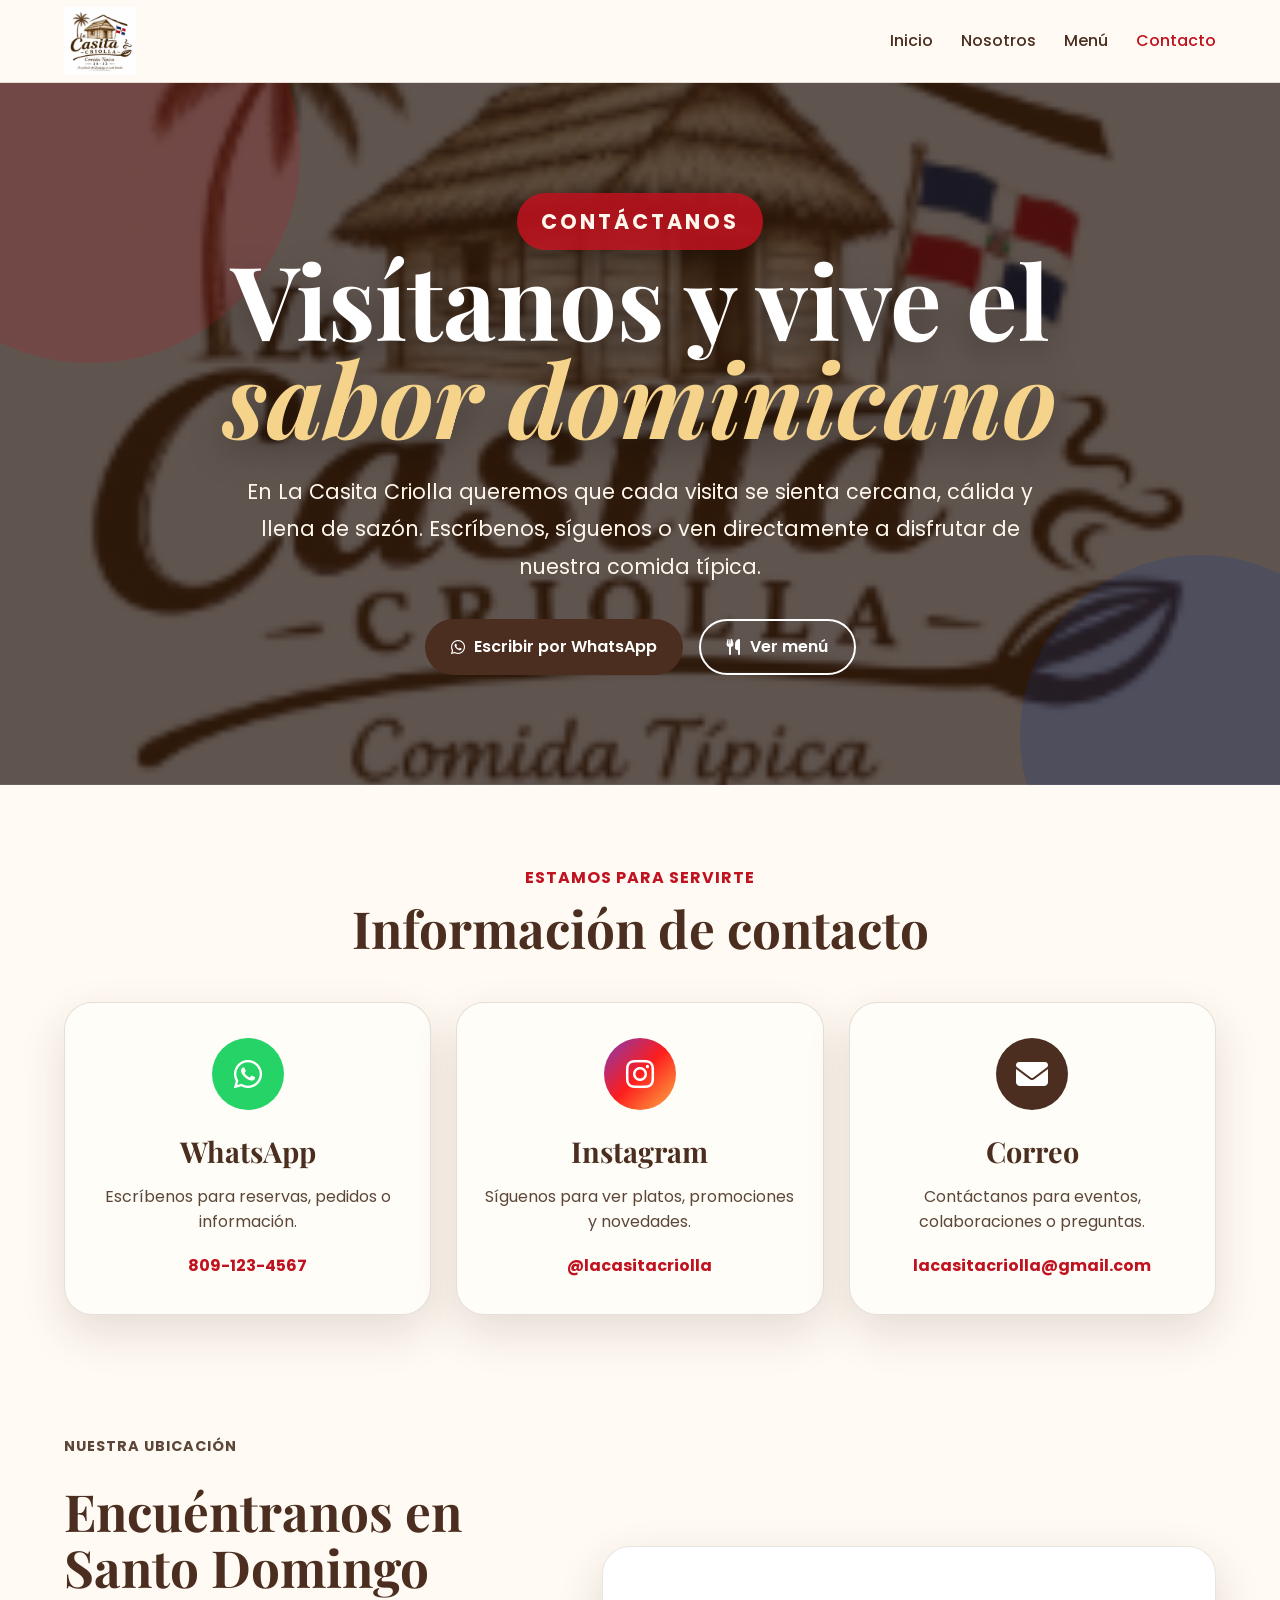
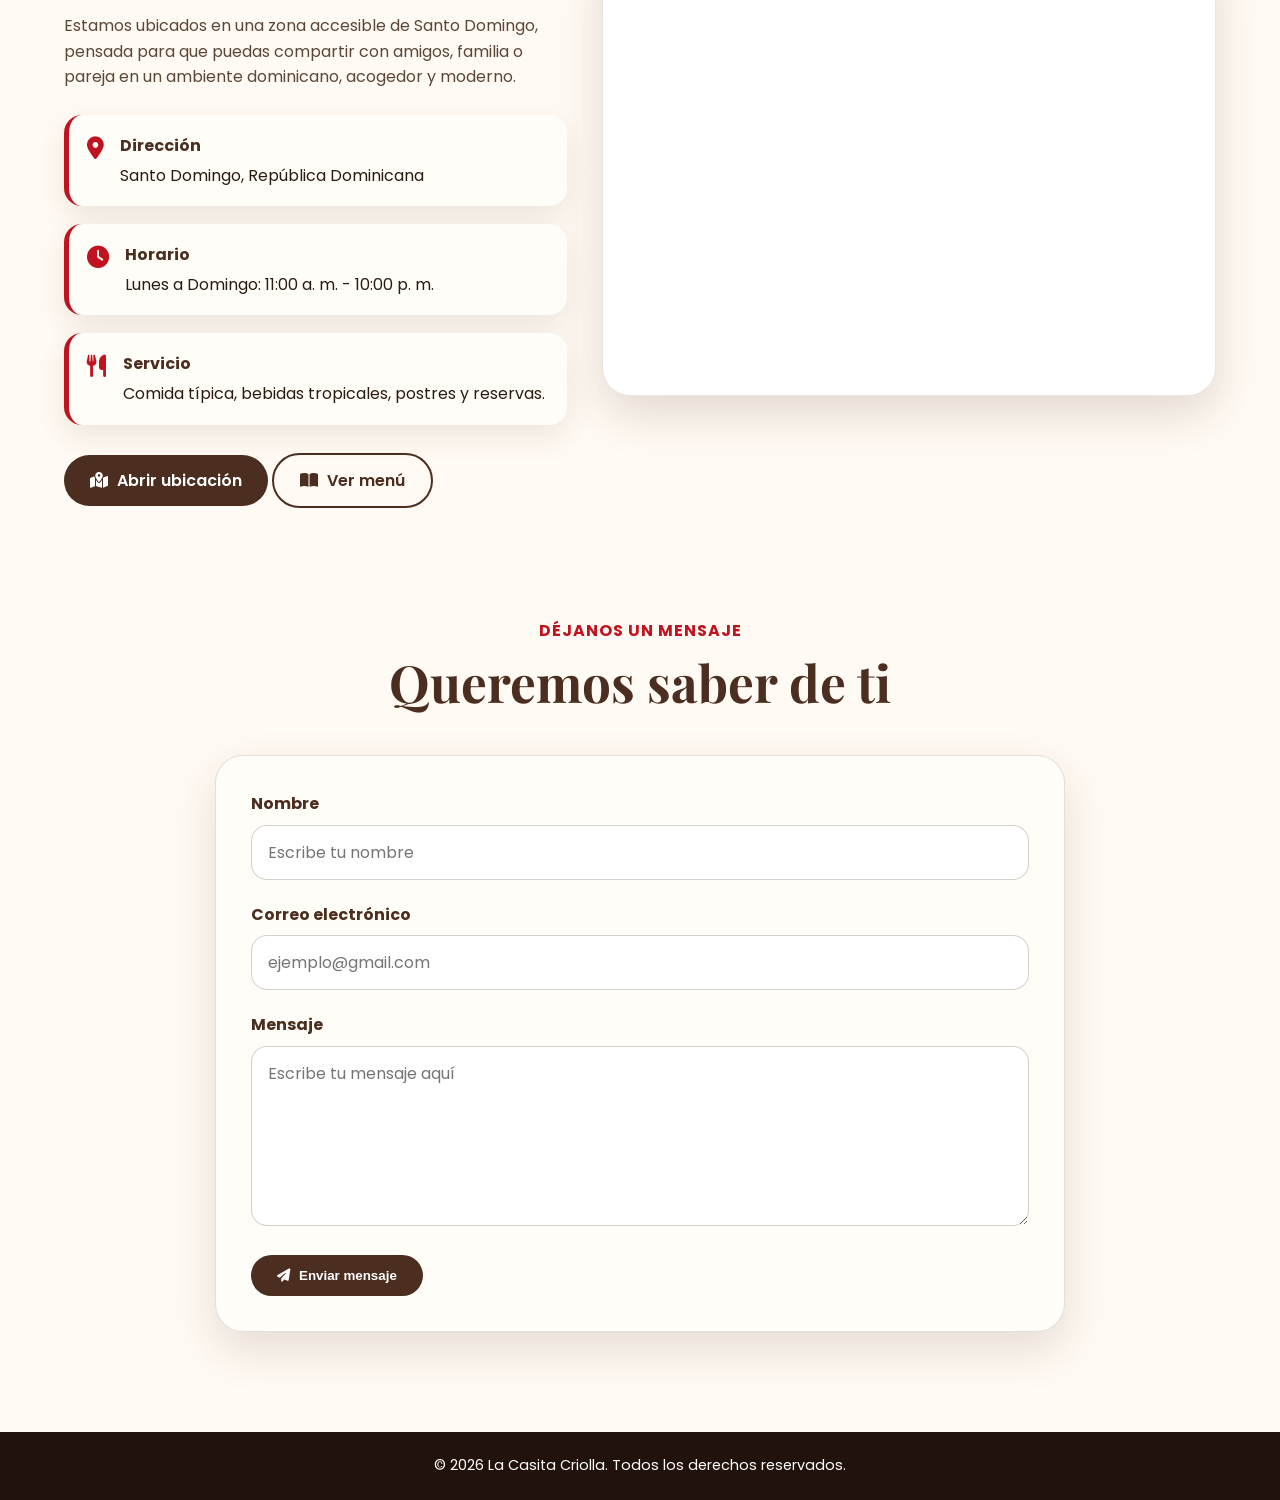
==== contacto.html @ a301b6ea "Add files via upload" ====
<!DOCTYPE html>
<html lang="es">
<head>
  <meta charset="UTF-8" />
  <meta name="viewport" content="width=device-width, initial-scale=1.0" />

  <title>La Casita Criolla | Contacto</title>

  <link rel="stylesheet" href="css/style.css" />

  <!-- Fuentes -->
  <link rel="preconnect" href="https://fonts.googleapis.com">
  <link rel="preconnect" href="https://fonts.gstatic.com" crossorigin>
  <link 
    href="https://fonts.googleapis.com/css2?family=Playfair+Display:wght@600;700;800&family=Poppins:wght@300;400;500;600;700&display=swap" 
    rel="stylesheet"
  >

  <!-- Iconos -->
  <link 
    rel="stylesheet" 
    href="https://cdnjs.cloudflare.com/ajax/libs/font-awesome/6.5.0/css/all.min.css" 
  />
</head>

<body>

  <header class="header">
    <nav class="navbar">
      <a href="./index.html" class="logo-box">
        <img src="img/logo.png" alt="Logo La Casita Criolla">
      </a>

      <ul class="nav-links">
        <li><a href="./index.html">Inicio</a></li>
        <li><a href="./nosotros.html">Nosotros</a></li>
        <li><a href="./menu.html">Menú</a></li>
        <li><a href="./contacto.html" class="active">Contacto</a></li>
      </ul>
    </nav>
  </header>

  <main>

    <!-- PORTADA CONTACTO -->
    <section class="contact-hero">
      <div class="contact-hero-content">
        <p class="contact-label">Contáctanos</p>

        <h1>
          Visítanos y vive el
          <span>sabor dominicano</span>
        </h1>

        <p>
          En La Casita Criolla queremos que cada visita se sienta cercana,
          cálida y llena de sazón. Escríbenos, síguenos o ven directamente
          a disfrutar de nuestra comida típica.
        </p>

        <div class="contact-hero-buttons">
          <a href="https://wa.me/18091234567" target="_blank" class="btn btn-primary">
            <i class="fa-brands fa-whatsapp"></i>
            Escribir por WhatsApp
          </a>

          <a href="./menu.html" class="btn btn-secondary hero-outline">
            <i class="fa-solid fa-utensils"></i>
            Ver menú
          </a>
        </div>
      </div>
    </section>

    <!-- TARJETAS DE CONTACTO -->
    <section class="contact-section">

      <div class="section-title">
        <p>Estamos para servirte</p>
        <h2>Información de contacto</h2>
      </div>

      <div class="contact-grid">

        <article class="contact-card">
          <div class="contact-icon whatsapp">
            <i class="fa-brands fa-whatsapp"></i>
          </div>

          <h3>WhatsApp</h3>
          <p>Escríbenos para reservas, pedidos o información.</p>

          <a href="https://wa.me/18091234567" target="_blank" class="contact-link">
            809-123-4567
          </a>
        </article>

        <article class="contact-card">
          <div class="contact-icon instagram">
            <i class="fa-brands fa-instagram"></i>
          </div>

          <h3>Instagram</h3>
          <p>Síguenos para ver platos, promociones y novedades.</p>

          <a href="https://www.instagram.com/lacasitacriolla" target="_blank" class="contact-link">
            @lacasitacriolla
          </a>
        </article>

        <article class="contact-card">
          <div class="contact-icon email">
            <i class="fa-solid fa-envelope"></i>
          </div>

          <h3>Correo</h3>
          <p>Contáctanos para eventos, colaboraciones o preguntas.</p>

          <a href="mailto:lacasitacriolla@gmail.com" class="contact-link">
            lacasitacriolla@gmail.com
          </a>
        </article>

      </div>
    </section>

    <!-- UBICACIÓN Y HORARIO -->
    <section class="location-section" id="ubicacion">

      <div class="location-info">
        <p class="tagline">Nuestra ubicación</p>

        <h2>Encuéntranos en Santo Domingo</h2>

        <p>
          Estamos ubicados en una zona accesible de Santo Domingo,
          pensada para que puedas compartir con amigos, familia o pareja
          en un ambiente dominicano, acogedor y moderno.
        </p>

        <div class="info-list">

          <div class="info-item">
            <i class="fa-solid fa-location-dot"></i>

            <div>
              <h4>Dirección</h4>
              <p>Santo Domingo, República Dominicana</p>
            </div>
          </div>

          <div class="info-item">
            <i class="fa-solid fa-clock"></i>

            <div>
              <h4>Horario</h4>
              <p>Lunes a Domingo: 11:00 a. m. - 10:00 p. m.</p>
            </div>
          </div>

          <div class="info-item">
            <i class="fa-solid fa-utensils"></i>

            <div>
              <h4>Servicio</h4>
              <p>Comida típica, bebidas tropicales, postres y reservas.</p>
            </div>
          </div>

        </div>

        <a 
          href="https://www.google.com/maps/search/Santo+Domingo+República+Dominicana" 
          target="_blank" 
          class="btn btn-primary"
        >
          <i class="fa-solid fa-map-location-dot"></i>
          Abrir ubicación
        </a>

        <a href="./menu.html" class="btn btn-secondary location-menu-btn">
          <i class="fa-solid fa-book-open"></i>
          Ver menú
        </a>
      </div>

      <div class="map-box">
        <iframe
          src="https://www.google.com/maps?q=Santo%20Domingo%20Rep%C3%BAblica%20Dominicana&output=embed"
          width="100%"
          height="420"
          style="border:0;"
          allowfullscreen=""
          loading="lazy">
        </iframe>
      </div>

    </section>

    <!-- FORMULARIO -->
    <section class="form-section">

      <div class="section-title">
        <p>Déjanos un mensaje</p>
        <h2>Queremos saber de ti</h2>
      </div>

      <form class="contact-form">

        <div class="form-group">
          <label for="nombre">Nombre</label>
          <input type="text" id="nombre" placeholder="Escribe tu nombre">
        </div>

        <div class="form-group">
          <label for="correo">Correo electrónico</label>
          <input type="email" id="correo" placeholder="ejemplo@gmail.com">
        </div>

        <div class="form-group">
          <label for="mensaje">Mensaje</label>
          <textarea id="mensaje" rows="6" placeholder="Escribe tu mensaje aquí"></textarea>
        </div>

        <button type="submit" class="btn btn-primary">
          <i class="fa-solid fa-paper-plane"></i>
          Enviar mensaje
        </button>

      </form>

    </section>

  </main>

  <footer class="footer">
    <p>© 2026 La Casita Criolla. Todos los derechos reservados.</p>
  </footer>

  <script src="js/script.js"></script>
</body>
</html>
---- css/style.css ----
:root {
  --blanco: #fffaf3;
  --crema: #f7efe3;
  --marron: #4b2e1f;
  --marron-claro: #8b5e3c;
  --rojo: #c1121f;
  --azul: #0033a0;
  --dorado: #d6a84f;
  --texto: #2b1b12;
}

* {
  margin: 0;
  padding: 0;
  box-sizing: border-box;
}

html {
  scroll-behavior: smooth;
}

body {
  font-family: 'Poppins', sans-serif;
  background: var(--blanco);
  color: var(--texto);
  line-height: 1.6;
}

a {
  text-decoration: none;
  color: inherit;
}

img {
  max-width: 100%;
}

/* HEADER */

.header {
  background: rgba(255, 250, 243, 0.95);
  border-bottom: 1px solid rgba(75, 46, 31, 0.15);
  position: sticky;
  top: 0;
  z-index: 100;
  backdrop-filter: blur(10px);
}

.navbar {
  width: min(1200px, 90%);
  margin: auto;
  min-height: 82px;
  display: flex;
  align-items: center;
  justify-content: space-between;
}

.logo-box {
  display: flex;
  align-items: center;
}

.logo-box img {
  width: 72px;
  height: 72px;
  object-fit: contain;
}

.nav-links {
  display: flex;
  list-style: none;
  gap: 28px;
}

.nav-links a {
  font-weight: 500;
  color: var(--marron);
  transition: 0.3s;
}

.nav-links a:hover,
.nav-links a.active {
  color: var(--rojo);
}

/* BOTONES */

.btn {
  padding: 13px 26px;
  border-radius: 40px;
  font-weight: 600;
  display: inline-flex;
  align-items: center;
  justify-content: center;
  gap: 9px;
  transition: 0.3s;
  border: none;
  cursor: pointer;
}

.btn-primary {
  background: var(--marron);
  color: white;
}

.btn-primary:hover {
  background: var(--rojo);
  transform: translateY(-3px);
}

.btn-secondary {
  border: 2px solid var(--marron);
  color: var(--marron);
  background: transparent;
}

.btn-secondary:hover {
  background: var(--marron);
  color: white;
  transform: translateY(-3px);
}

.btn-light {
  background: white;
  color: var(--marron);
}

.hero-outline {
  border-color: white;
  color: white;
  background: transparent;
}

.hero-outline:hover {
  background: white;
  color: var(--marron);
}

.hero-action-buttons {
  margin-top: 34px;
  display: flex;
  justify-content: center;
  gap: 16px;
  flex-wrap: wrap;
}

/* SECCIONES GENERALES */

.section {
  width: min(1200px, 90%);
  margin: auto;
  padding: 80px 0;
}

.section-title {
  text-align: center;
  max-width: 750px;
  margin: 0 auto 45px;
}

.section-title p {
  color: var(--rojo);
  font-weight: 700;
  text-transform: uppercase;
  letter-spacing: 1px;
}

.section-title h2 {
  font-family: 'Playfair Display', serif;
  font-size: clamp(2rem, 4vw, 3.4rem);
  color: var(--marron);
  margin-top: 10px;
  line-height: 1.1;
}

.tagline {
  color: var(--rojo);
  font-weight: 700;
  margin-bottom: 12px;
  text-transform: uppercase;
  letter-spacing: 1px;
  font-size: 0.9rem;
}

/* INICIO */

.hero {
  width: min(1200px, 90%);
  margin: auto;
  min-height: calc(100vh - 82px);
  display: grid;
  grid-template-columns: 1.2fr 0.8fr;
  align-items: center;
  gap: 40px;
  padding: 60px 0;
}

.hero-title {
  text-align: center;
  margin-bottom: 24px;
}

.hero-title h1 {
  font-family: 'Playfair Display', serif;
  font-size: clamp(3rem, 7vw, 6rem);
  line-height: 1;
  color: var(--marron);
  margin-bottom: 8px;
}

.hero-title h2 {
  font-family: 'Playfair Display', serif;
  font-size: clamp(1.6rem, 3vw, 2.8rem);
  color: var(--marron-claro);
  text-transform: uppercase;
  letter-spacing: 4px;
  margin-bottom: 10px;
}

.hero-title p {
  font-size: clamp(0.9rem, 1.5vw, 1.2rem);
  color: var(--rojo);
  text-transform: uppercase;
  font-weight: 700;
  letter-spacing: 1.5px;
}

.hero-description {
  text-align: center;
  margin: 0 auto;
  max-width: 650px;
}

.hero-buttons {
  margin-top: 32px;
  display: flex;
  justify-content: center;
  gap: 16px;
  flex-wrap: wrap;
}

.hero-card {
  background: linear-gradient(145deg, #fff, var(--crema));
  border-radius: 30px;
  padding: 40px;
  box-shadow: 0 20px 45px rgba(75, 46, 31, 0.15);
  border: 1px solid rgba(75, 46, 31, 0.12);
  position: relative;
}

.hero-card::before {
  content: "";
  position: absolute;
  width: 120px;
  height: 120px;
  background: var(--rojo);
  border-radius: 50%;
  top: -25px;
  right: -25px;
  opacity: 0.12;
}

.hero-card::after {
  content: "";
  position: absolute;
  width: 120px;
  height: 120px;
  background: var(--azul);
  border-radius: 50%;
  bottom: -25px;
  left: -25px;
  opacity: 0.12;
}

.hero-card img {
  width: 100%;
  position: relative;
  z-index: 2;
}

.cards {
  display: grid;
  grid-template-columns: repeat(3, 1fr);
  gap: 22px;
}

.card {
  background: white;
  padding: 30px;
  border-radius: 24px;
  box-shadow: 0 15px 35px rgba(75, 46, 31, 0.1);
  border-top: 5px solid var(--marron);
  transition: 0.3s;
}

.card:hover {
  transform: translateY(-8px);
  border-top-color: var(--rojo);
}

.card h3 {
  color: var(--marron);
  margin-bottom: 12px;
  font-family: 'Playfair Display', serif;
  font-size: 1.5rem;
}

.banner {
  background: linear-gradient(135deg, var(--marron), #2d170e);
  color: white;
  text-align: center;
  padding: 80px 20px;
  position: relative;
  overflow: hidden;
}

.banner h2 {
  font-family: 'Playfair Display', serif;
  font-size: clamp(2rem, 4vw, 3rem);
  margin-bottom: 12px;
}

.banner p {
  margin-bottom: 26px;
}

/* HERO ELEGANTE PARA NOSOTROS */

.page-hero {
  min-height: 70vh;
  background:
    linear-gradient(rgba(35, 19, 11, 0.72), rgba(35, 19, 11, 0.72)),
    url("../img/logo.png");
  background-size: cover;
  background-position: center;
  display: flex;
  align-items: center;
  justify-content: center;
  padding: 110px 5%;
  color: white;
  text-align: center;
  position: relative;
  overflow: hidden;
}

.page-hero::before {
  content: "";
  position: absolute;
  width: 420px;
  height: 420px;
  border-radius: 50%;
  background: rgba(193, 18, 31, 0.18);
  top: -140px;
  left: -120px;
  animation: floatCircle 6s ease-in-out infinite alternate;
}

.page-hero::after {
  content: "";
  position: absolute;
  width: 360px;
  height: 360px;
  border-radius: 50%;
  background: rgba(0, 51, 160, 0.18);
  bottom: -130px;
  right: -100px;
  animation: floatCircle 7s ease-in-out infinite alternate-reverse;
}

.page-hero div {
  max-width: 980px;
  position: relative;
  z-index: 2;
  animation: heroFadeUp 1s ease forwards;
}

.page-hero .tagline {
  display: inline-block;
  color: white;
  background: rgba(193, 18, 31, 0.85);
  padding: 10px 24px;
  border-radius: 40px;
  font-size: 0.95rem;
  font-weight: 700;
  text-transform: uppercase;
  letter-spacing: 3px;
  margin-bottom: 25px;
  box-shadow: 0 12px 30px rgba(0, 0, 0, 0.25);
}

.page-hero h1 {
  font-family: 'Playfair Display', serif;
  font-size: clamp(3.5rem, 8vw, 7.5rem);
  line-height: 0.95;
  margin-bottom: 28px;
  text-shadow: 0 12px 35px rgba(0, 0, 0, 0.35);
}

.page-hero h1 span {
  display: block;
  color: #f5d38a;
  font-style: italic;
}

.page-hero p {
  max-width: 800px;
  margin: 0 auto;
  font-size: clamp(1rem, 1.7vw, 1.3rem);
  line-height: 1.8;
  color: #fff7ec;
}

/* NOSOTROS CONTENIDO */

.about-section {
  width: min(1200px, 90%);
  margin: auto;
  padding: 80px 0;
  display: grid;
  grid-template-columns: 1.2fr 0.8fr;
  gap: 35px;
  align-items: center;
}

.about-text h2 {
  font-family: 'Playfair Display', serif;
  color: var(--marron);
  font-size: clamp(2rem, 4vw, 3.2rem);
  line-height: 1.1;
  margin-bottom: 20px;
}

.about-text p {
  margin-bottom: 18px;
}

.about-card {
  background: linear-gradient(145deg, var(--marron), #2d170e);
  color: white;
  padding: 38px;
  border-radius: 28px;
  box-shadow: 0 18px 40px rgba(75, 46, 31, 0.18);
  border-left: 8px solid var(--rojo);
}

.about-card h3 {
  font-family: 'Playfair Display', serif;
  font-size: 2rem;
  margin-bottom: 15px;
}

.mvv-grid {
  display: grid;
  grid-template-columns: repeat(3, 1fr);
  gap: 22px;
}

.mvv-card {
  background: white;
  border-radius: 24px;
  padding: 30px;
  box-shadow: 0 15px 35px rgba(75, 46, 31, 0.1);
  border-bottom: 5px solid var(--marron);
  transition: 0.3s;
}

.mvv-card:hover {
  transform: translateY(-7px);
  border-bottom-color: var(--rojo);
}

.mvv-card h3 {
  font-family: 'Playfair Display', serif;
  color: var(--marron);
  font-size: 1.8rem;
  margin-bottom: 15px;
}

.mvv-card ul {
  padding-left: 20px;
}

.mvv-card li {
  margin-bottom: 8px;
}

/* HERO ELEGANTE PARA MENÚ */

.menu-hero {
  min-height: 70vh;
  background:
    linear-gradient(rgba(35, 19, 11, 0.72), rgba(35, 19, 11, 0.72)),
    url("../img/portada-casita.png");
  background-size: cover;
  background-position: center;
  display: flex;
  align-items: center;
  justify-content: center;
  padding: 110px 5%;
  color: white;
  text-align: center;
  position: relative;
  overflow: hidden;
}

.menu-hero::before {
  content: "";
  position: absolute;
  width: 420px;
  height: 420px;
  border-radius: 50%;
  background: rgba(193, 18, 31, 0.18);
  top: -140px;
  left: -120px;
  animation: floatCircle 6s ease-in-out infinite alternate;
}

.menu-hero::after {
  content: "";
  position: absolute;
  width: 360px;
  height: 360px;
  border-radius: 50%;
  background: rgba(0, 51, 160, 0.18);
  bottom: -130px;
  right: -100px;
  animation: floatCircle 7s ease-in-out infinite alternate-reverse;
}

.menu-hero-content {
  max-width: 980px;
  position: relative;
  z-index: 2;
  animation: heroFadeUp 1s ease forwards;
}

.menu-hero .tagline {
  display: inline-block;
  color: white;
  background: rgba(193, 18, 31, 0.85);
  padding: 10px 24px;
  border-radius: 40px;
  font-size: 0.95rem;
  font-weight: 700;
  text-transform: uppercase;
  letter-spacing: 3px;
  margin-bottom: 25px;
  box-shadow: 0 12px 30px rgba(0, 0, 0, 0.25);
}

.menu-hero h1 {
  font-family: 'Playfair Display', serif;
  font-size: clamp(3.5rem, 8vw, 7.5rem);
  line-height: 0.95;
  margin-bottom: 28px;
  text-shadow: 0 12px 35px rgba(0, 0, 0, 0.35);
}

.menu-hero h1 span {
  display: block;
  color: #f5d38a;
  font-style: italic;
}

.menu-hero p {
  max-width: 800px;
  margin: 0 auto;
  font-size: clamp(1rem, 1.7vw, 1.3rem);
  line-height: 1.8;
  color: #fff7ec;
}

/* MENÚ CONTENIDO */

.menu-grid {
  display: grid;
  grid-template-columns: repeat(2, 1fr);
  gap: 26px;
}

.menu-category {
  background: #fffdf8;
  border-radius: 26px;
  padding: 30px;
  box-shadow: 0 16px 35px rgba(75, 46, 31, 0.12);
  border: 1px solid rgba(75, 46, 31, 0.15);
  position: relative;
  overflow: hidden;
}

.menu-category::before {
  content: "";
  position: absolute;
  width: 120px;
  height: 120px;
  background: var(--rojo);
  border-radius: 50%;
  right: -50px;
  top: -50px;
  opacity: 0.08;
}

.menu-category h3 {
  font-family: 'Playfair Display', serif;
  color: var(--marron);
  font-size: 2rem;
  margin-bottom: 22px;
  padding-bottom: 12px;
  border-bottom: 2px solid rgba(75, 46, 31, 0.18);
}

.menu-item {
  display: flex;
  justify-content: space-between;
  gap: 20px;
  padding: 16px 0;
  border-bottom: 1px dashed rgba(75, 46, 31, 0.25);
}

.menu-item:last-child {
  border-bottom: none;
}

.menu-item h4 {
  color: var(--marron);
  font-size: 1.05rem;
  margin-bottom: 5px;
}

.menu-item p {
  font-size: 0.92rem;
  color: #5c4638;
}

.menu-item span {
  color: var(--rojo);
  font-weight: 700;
  white-space: nowrap;
}

/* CATÁLOGO DEL MENÚ */

.catalog-section {
  width: min(1200px, 90%);
  margin: auto;
  padding: 40px 0 100px;
}

.catalog-wrapper {
  position: relative;
  margin-top: 35px;
}

.catalog-slider {
  display: flex;
  gap: 26px;
  overflow-x: auto;
  scroll-behavior: smooth;
  scroll-snap-type: x mandatory;
  padding: 20px 10px 35px;
}

.catalog-slider::-webkit-scrollbar {
  height: 10px;
}

.catalog-slider::-webkit-scrollbar-track {
  background: #eadfce;
  border-radius: 20px;
}

.catalog-slider::-webkit-scrollbar-thumb {
  background: var(--marron);
  border-radius: 20px;
}

.catalog-page {
  min-width: 420px;
  max-width: 420px;
  background: #fffdf8;
  border-radius: 28px;
  overflow: hidden;
  box-shadow: 0 18px 45px rgba(75, 46, 31, 0.18);
  border: 1px solid rgba(75, 46, 31, 0.18);
  scroll-snap-align: center;
  transition: 0.3s;
}

.catalog-page:hover {
  transform: translateY(-8px);
}

.catalog-page img {
  width: 100%;
  height: auto;
  object-fit: contain;
  display: block;
  background: #f4eadb;
  cursor: zoom-in;
}

.catalog-info {
  padding: 20px;
  text-align: center;
}

.catalog-info span {
  color: var(--rojo);
  font-weight: 700;
  font-size: 0.85rem;
  text-transform: uppercase;
  letter-spacing: 1px;
}

.catalog-info h3 {
  font-family: 'Playfair Display', serif;
  font-size: 1.7rem;
  color: var(--marron);
  margin-top: 5px;
}

.catalog-btn {
  position: absolute;
  top: 45%;
  transform: translateY(-50%);
  width: 48px;
  height: 48px;
  border: none;
  border-radius: 50%;
  background: var(--marron);
  color: white;
  font-size: 1.5rem;
  cursor: pointer;
  z-index: 5;
  box-shadow: 0 10px 25px rgba(75, 46, 31, 0.25);
  transition: 0.3s;
}

.catalog-btn:hover {
  background: var(--rojo);
}

.prev-btn {
  left: -18px;
}

.next-btn {
  right: -18px;
}

/* MODAL ZOOM */

.image-modal {
  position: fixed;
  inset: 0;
  background: rgba(20, 10, 5, 0.92);
  z-index: 9999;
  display: none;
  align-items: center;
  justify-content: center;
  padding: 80px 20px 30px;
}

.image-modal.active {
  display: flex;
}

.modal-image-box {
  width: 95%;
  height: 90%;
  overflow: auto;
  display: flex;
  justify-content: center;
  align-items: flex-start;
}

.modal-image-box img {
  max-width: 90%;
  height: auto;
  border-radius: 18px;
  box-shadow: 0 20px 50px rgba(0, 0, 0, 0.45);
  transform: scale(1);
  transform-origin: top center;
  transition: transform 0.2s ease;
}

.modal-close {
  position: fixed;
  top: 20px;
  right: 25px;
  width: 48px;
  height: 48px;
  border: none;
  border-radius: 50%;
  background: var(--rojo);
  color: white;
  font-size: 2rem;
  cursor: pointer;
  z-index: 10000;
}

.zoom-controls {
  position: fixed;
  top: 22px;
  left: 50%;
  transform: translateX(-50%);
  display: flex;
  gap: 10px;
  z-index: 10000;
}

.zoom-controls button {
  border: none;
  background: white;
  color: var(--marron);
  padding: 10px 16px;
  border-radius: 30px;
  font-weight: 700;
  cursor: pointer;
  box-shadow: 0 8px 20px rgba(0, 0, 0, 0.2);
}

.zoom-controls button:hover {
  background: var(--dorado);
}

/* CONTACTO */

.contact-hero {
  min-height: 70vh;
  background:
    linear-gradient(rgba(35, 19, 11, 0.72), rgba(35, 19, 11, 0.72)),
    url("../img/portada-casita.png");
  background-size: cover;
  background-position: center;
  display: flex;
  align-items: center;
  justify-content: center;
  padding: 110px 5%;
  color: white;
  text-align: center;
  position: relative;
  overflow: hidden;
}

.contact-hero::before {
  content: "";
  position: absolute;
  width: 420px;
  height: 420px;
  border-radius: 50%;
  background: rgba(193, 18, 31, 0.18);
  top: -140px;
  left: -120px;
  animation: floatCircle 6s ease-in-out infinite alternate;
}

.contact-hero::after {
  content: "";
  position: absolute;
  width: 360px;
  height: 360px;
  border-radius: 50%;
  background: rgba(0, 51, 160, 0.18);
  bottom: -130px;
  right: -100px;
  animation: floatCircle 7s ease-in-out infinite alternate-reverse;
}

.contact-hero-content {
  max-width: 980px;
  position: relative;
  z-index: 2;
  animation: heroFadeUp 1s ease forwards;
}

.contact-label {
  display: inline-block;
  color: white;
  background: rgba(193, 18, 31, 0.85);
  padding: 10px 24px;
  border-radius: 40px;
  font-size: 0.95rem;
  font-weight: 700;
  text-transform: uppercase;
  letter-spacing: 3px;
  margin-bottom: 25px;
  box-shadow: 0 12px 30px rgba(0, 0, 0, 0.25);
}

.contact-hero h1 {
  font-family: 'Playfair Display', serif;
  font-size: clamp(3.5rem, 8vw, 7.5rem);
  line-height: 0.95;
  margin-bottom: 28px;
  text-shadow: 0 12px 35px rgba(0, 0, 0, 0.35);
}

.contact-hero h1 span {
  display: block;
  color: #f5d38a;
  font-style: italic;
}

.contact-hero p {
  max-width: 800px;
  margin: 0 auto;
  font-size: clamp(1rem, 1.7vw, 1.3rem);
  line-height: 1.8;
  color: #fff7ec;
}

.contact-hero-buttons {
  margin-top: 34px;
  display: flex;
  justify-content: center;
  gap: 16px;
  flex-wrap: wrap;
}

.contact-section {
  width: min(1200px, 90%);
  margin: auto;
  padding: 80px 0;
}

.contact-grid {
  display: grid;
  grid-template-columns: repeat(3, 1fr);
  gap: 25px;
}

.contact-card {
  background: #fffdf8;
  padding: 35px 28px;
  border-radius: 28px;
  text-align: center;
  box-shadow: 0 18px 45px rgba(75, 46, 31, 0.14);
  border: 1px solid rgba(75, 46, 31, 0.14);
  transition: 0.3s;
}

.contact-card:hover {
  transform: translateY(-8px);
}

.contact-icon {
  width: 72px;
  height: 72px;
  margin: 0 auto 18px;
  border-radius: 50%;
  display: grid;
  place-items: center;
  color: white;
  font-size: 2rem;
}

.contact-icon.whatsapp {
  background: #25d366;
}

.contact-icon.instagram {
  background: linear-gradient(135deg, #833ab4, #fd1d1d, #fcb045);
}

.contact-icon.email {
  background: var(--marron);
}

.contact-card h3 {
  font-family: 'Playfair Display', serif;
  color: var(--marron);
  font-size: 1.8rem;
  margin-bottom: 10px;
}

.contact-card p {
  color: #5c4638;
  margin-bottom: 18px;
}

.contact-link {
  color: var(--rojo);
  font-weight: 700;
}

.location-section {
  width: min(1200px, 90%);
  margin: auto;
  padding: 40px 0 90px;
  display: grid;
  grid-template-columns: 0.9fr 1.1fr;
  gap: 35px;
  align-items: center;
}

.location-info h2 {
  font-family: 'Playfair Display', serif;
  color: var(--marron);
  font-size: clamp(2rem, 4vw, 3.3rem);
  line-height: 1.1;
  margin-bottom: 18px;
}

.location-info > p {
  margin-bottom: 25px;
  color: #5c4638;
}

.info-list {
  display: grid;
  gap: 18px;
  margin-bottom: 28px;
}

.info-item {
  display: flex;
  gap: 16px;
  align-items: flex-start;
  background: #fffdf8;
  padding: 18px;
  border-radius: 18px;
  border-left: 5px solid var(--rojo);
  box-shadow: 0 12px 30px rgba(75, 46, 31, 0.1);
}

.info-item i {
  color: var(--rojo);
  font-size: 1.4rem;
  margin-top: 4px;
}

.info-item h4 {
  color: var(--marron);
  margin-bottom: 4px;
}

.map-box {
  background: white;
  padding: 14px;
  border-radius: 28px;
  box-shadow: 0 18px 45px rgba(75, 46, 31, 0.16);
  border: 1px solid rgba(75, 46, 31, 0.12);
}

.map-box iframe {
  border-radius: 20px;
  display: block;
}

.form-section {
  width: min(850px, 90%);
  margin: auto;
  padding: 20px 0 100px;
}

.contact-form {
  background: #fffdf8;
  padding: 35px;
  border-radius: 28px;
  box-shadow: 0 18px 45px rgba(75, 46, 31, 0.14);
  border: 1px solid rgba(75, 46, 31, 0.14);
}

.form-group {
  margin-bottom: 22px;
}

.form-group label {
  display: block;
  color: var(--marron);
  font-weight: 700;
  margin-bottom: 8px;
}

.form-group input,
.form-group textarea {
  width: 100%;
  padding: 14px 16px;
  border: 1px solid rgba(75, 46, 31, 0.22);
  border-radius: 16px;
  font-family: 'Poppins', sans-serif;
  font-size: 1rem;
  outline: none;
  background: white;
  color: var(--texto);
}

.form-group input:focus,
.form-group textarea:focus {
  border-color: var(--rojo);
  box-shadow: 0 0 0 4px rgba(193, 18, 31, 0.08);
}

.form-group textarea {
  resize: vertical;
}

/* FOOTER */

.footer {
  background: #21120b;
  color: white;
  text-align: center;
  padding: 22px;
  font-size: 0.9rem;
}

/* ANIMACIONES */

@keyframes heroFadeUp {
  from {
    opacity: 0;
    transform: translateY(35px);
  }

  to {
    opacity: 1;
    transform: translateY(0);
  }
}

@keyframes floatCircle {
  from {
    transform: translateY(0) scale(1);
  }

  to {
    transform: translateY(35px) scale(1.08);
  }
}

/* RESPONSIVE */

@media (max-width: 850px) {
  .navbar {
    height: auto;
    padding: 18px 0;
    flex-direction: column;
    gap: 18px;
  }

  .nav-links {
    gap: 16px;
    flex-wrap: wrap;
    justify-content: center;
  }

  .hero {
    grid-template-columns: 1fr;
    text-align: center;
  }

  .hero p {
    margin: auto;
  }

  .hero-buttons {
    justify-content: center;
  }

  .cards {
    grid-template-columns: 1fr;
  }

  .about-section {
    grid-template-columns: 1fr;
  }

  .mvv-grid {
    grid-template-columns: 1fr;
  }

  .page-hero {
    min-height: 75vh;
    padding: 90px 5%;
  }

  .menu-hero {
    min-height: 75vh;
    padding: 90px 5%;
  }

  .menu-grid {
    grid-template-columns: 1fr;
  }

  .menu-item {
    flex-direction: column;
    gap: 6px;
  }

  .contact-hero {
    min-height: 75vh;
    padding: 90px 5%;
  }

  .contact-grid {
    grid-template-columns: 1fr;
  }

  .location-section {
    grid-template-columns: 1fr;
  }
}

@media (max-width: 600px) {
  .catalog-page {
    min-width: 85vw;
    max-width: 85vw;
  }

  .catalog-page img {
    width: 100%;
    height: auto;
    object-fit: contain;
  }

  .catalog-btn {
    display: none;
  }

  .image-modal {
    padding-top: 90px;
  }
  @media (max-width: 600px) {
    .team-card {
      width: 100%;
    }
  
    .team-image {
      height: 380px;
    }
  
    .team-info {
      flex-direction: column;
      text-align: center;
    }
  }
  .modal-image-box img {
    max-width: 100%;
  }

  .zoom-controls button {
    padding: 8px 12px;
  }

  .contact-hero h1,
  .page-hero h1,
  .menu-hero h1 {
    font-size: clamp(3rem, 14vw, 5rem);
  }

  .contact-label,
  .page-hero .tagline,
  .menu-hero .tagline {
    font-size: 0.8rem;
    letter-spacing: 2px;
  }
}
/* EQUIPO EMPRENDEDOR */

.team-section {
  width: min(1200px, 90%);
  margin: auto;
  padding: 40px 0 100px;
}

.team-container {
  display: flex;
  justify-content: center;
  align-items: center;
}

.team-card {
  width: 360px;
  background: linear-gradient(145deg, #4b2e1f, #2d170e);
  border-radius: 34px;
  overflow: hidden;
  box-shadow: 0 25px 55px rgba(75, 46, 31, 0.28);
  border: 1px solid rgba(214, 168, 79, 0.45);
  transition: 0.35s ease;
  position: relative;
}

.team-card::before {
  content: "";
  position: absolute;
  width: 170px;
  height: 170px;
  background: rgba(193, 18, 31, 0.18);
  border-radius: 50%;
  top: -70px;
  right: -70px;
  z-index: 1;
}

.team-card::after {
  content: "";
  position: absolute;
  width: 150px;
  height: 150px;
  background: rgba(0, 51, 160, 0.16);
  border-radius: 50%;
  bottom: -60px;
  left: -60px;
  z-index: 1;
}

.team-card:hover {
  transform: translateY(-10px) scale(1.02);
  box-shadow: 0 30px 70px rgba(75, 46, 31, 0.35);
}

.team-image {
  height: 430px;
  background: #111;
  position: relative;
  z-index: 2;
  overflow: hidden;
}

.team-image img {
  width: 100%;
  height: 100%;
  object-fit: cover;
  object-position: center;
  display: block;
  transition: 0.4s ease;
}

.team-card:hover .team-image img {
  transform: scale(1.06);
}

.team-info {
  position: relative;
  z-index: 2;
  background: rgba(255, 250, 243, 0.08);
  border-top: 1px solid rgba(214, 168, 79, 0.35);
  padding: 26px 24px;
  display: flex;
  align-items: center;
  gap: 18px;
}

.team-icon {
  width: 62px;
  height: 62px;
  min-width: 62px;
  border-radius: 50%;
  background: var(--blanco);
  color: var(--marron);
  display: grid;
  place-items: center;
  font-size: 1.5rem;
  border: 4px solid rgba(214, 168, 79, 0.6);
}

.team-info h3 {
  font-family: 'Playfair Display', serif;
  color: #f5d38a;
  font-size: 1.65rem;
  line-height: 1.1;
  margin-bottom: 5px;
}

.team-info p {
  color: #fff7ec;
  font-size: 0.9rem;
}
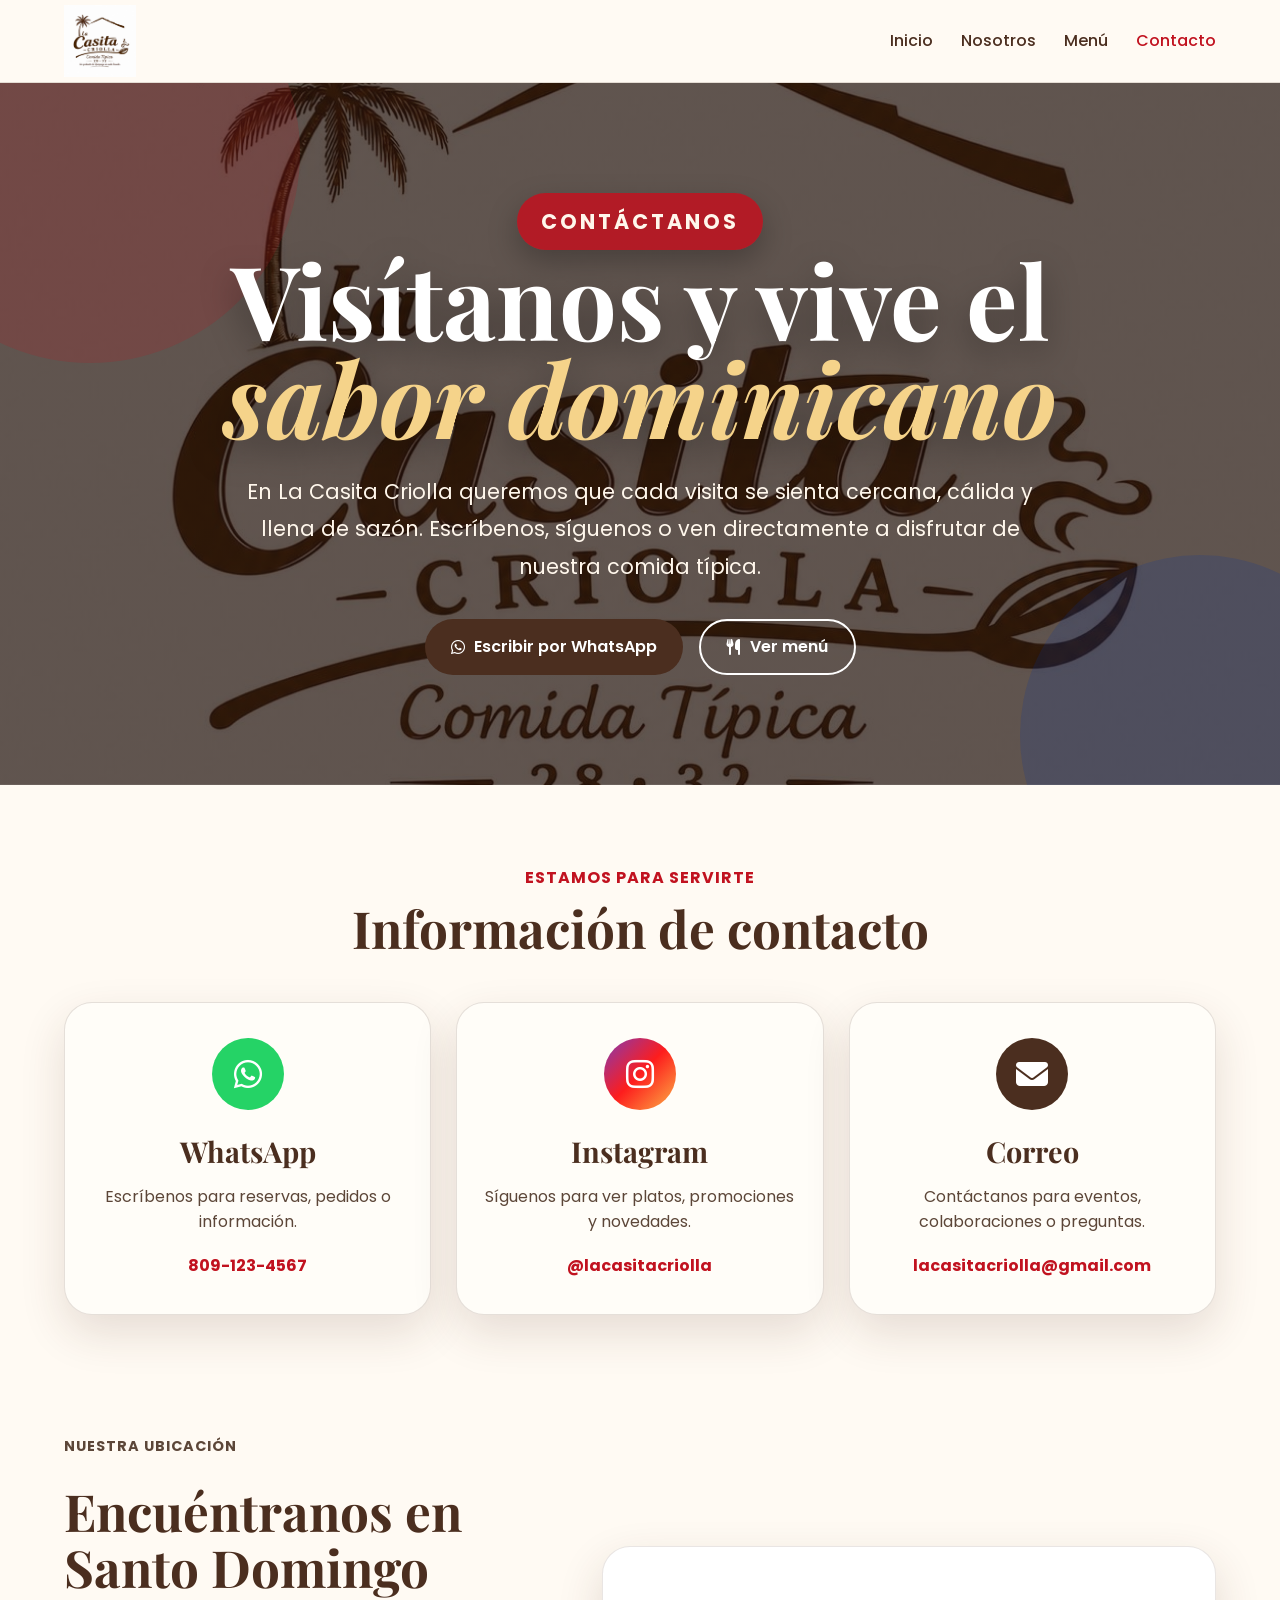
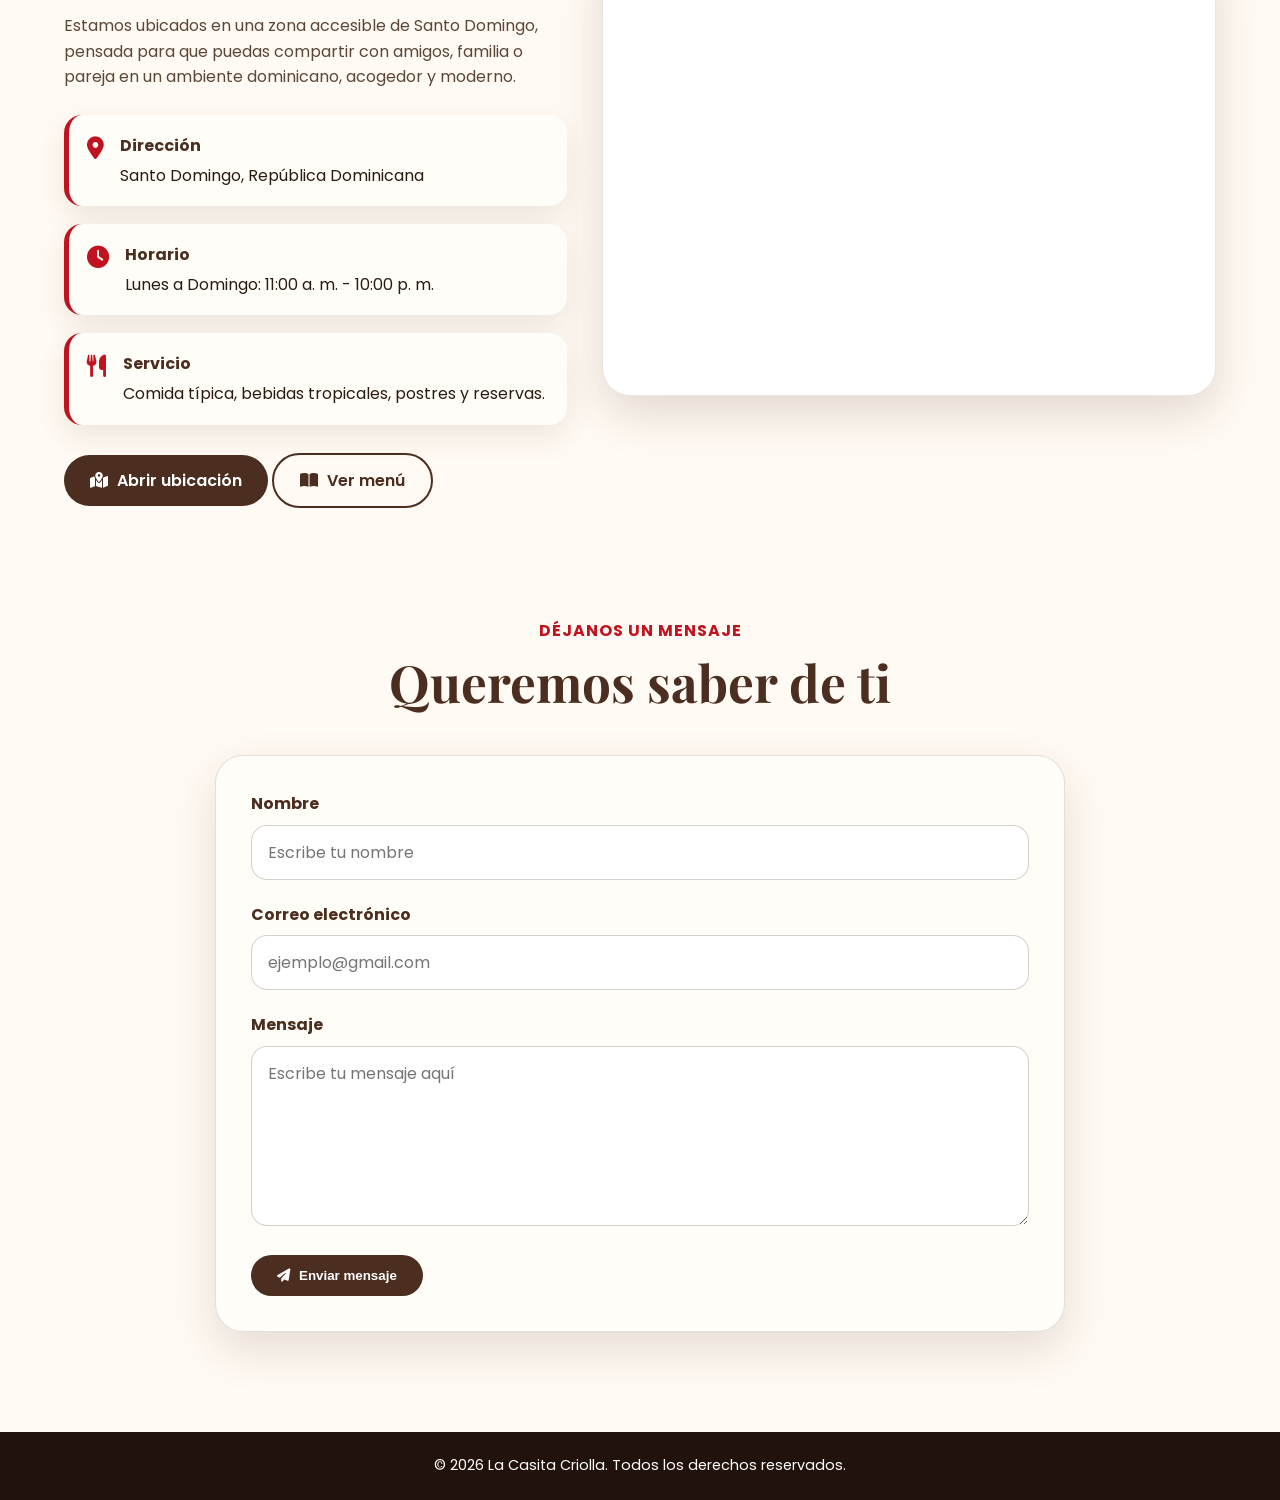
==== commit 98a2f869: "Add files via upload" ====
--- a/contacto.html
+++ b/contacto.html
@@ -59,7 +59,7 @@
         </p>
 
         <div class="contact-hero-buttons">
-          <a href="https://wa.me/18091234567" target="_blank" class="btn btn-primary">
+          <a href="https://wa.me/18092649285" target="_blank" class="btn btn-primary">
             <i class="fa-brands fa-whatsapp"></i>
             Escribir por WhatsApp
           </a>
@@ -90,7 +90,7 @@
           <h3>WhatsApp</h3>
           <p>Escríbenos para reservas, pedidos o información.</p>
 
-          <a href="https://wa.me/18091234567" target="_blank" class="contact-link">
+          <a href="https://wa.me/18092649285" target="_blank" class="contact-link">
             809-123-4567
           </a>
         </article>
@@ -103,7 +103,7 @@
           <h3>Instagram</h3>
           <p>Síguenos para ver platos, promociones y novedades.</p>
 
-          <a href="https://www.instagram.com/lacasitacriolla" target="_blank" class="contact-link">
+          <a href="" target="_blank" class="contact-link">
             @lacasitacriolla
           </a>
         </article>
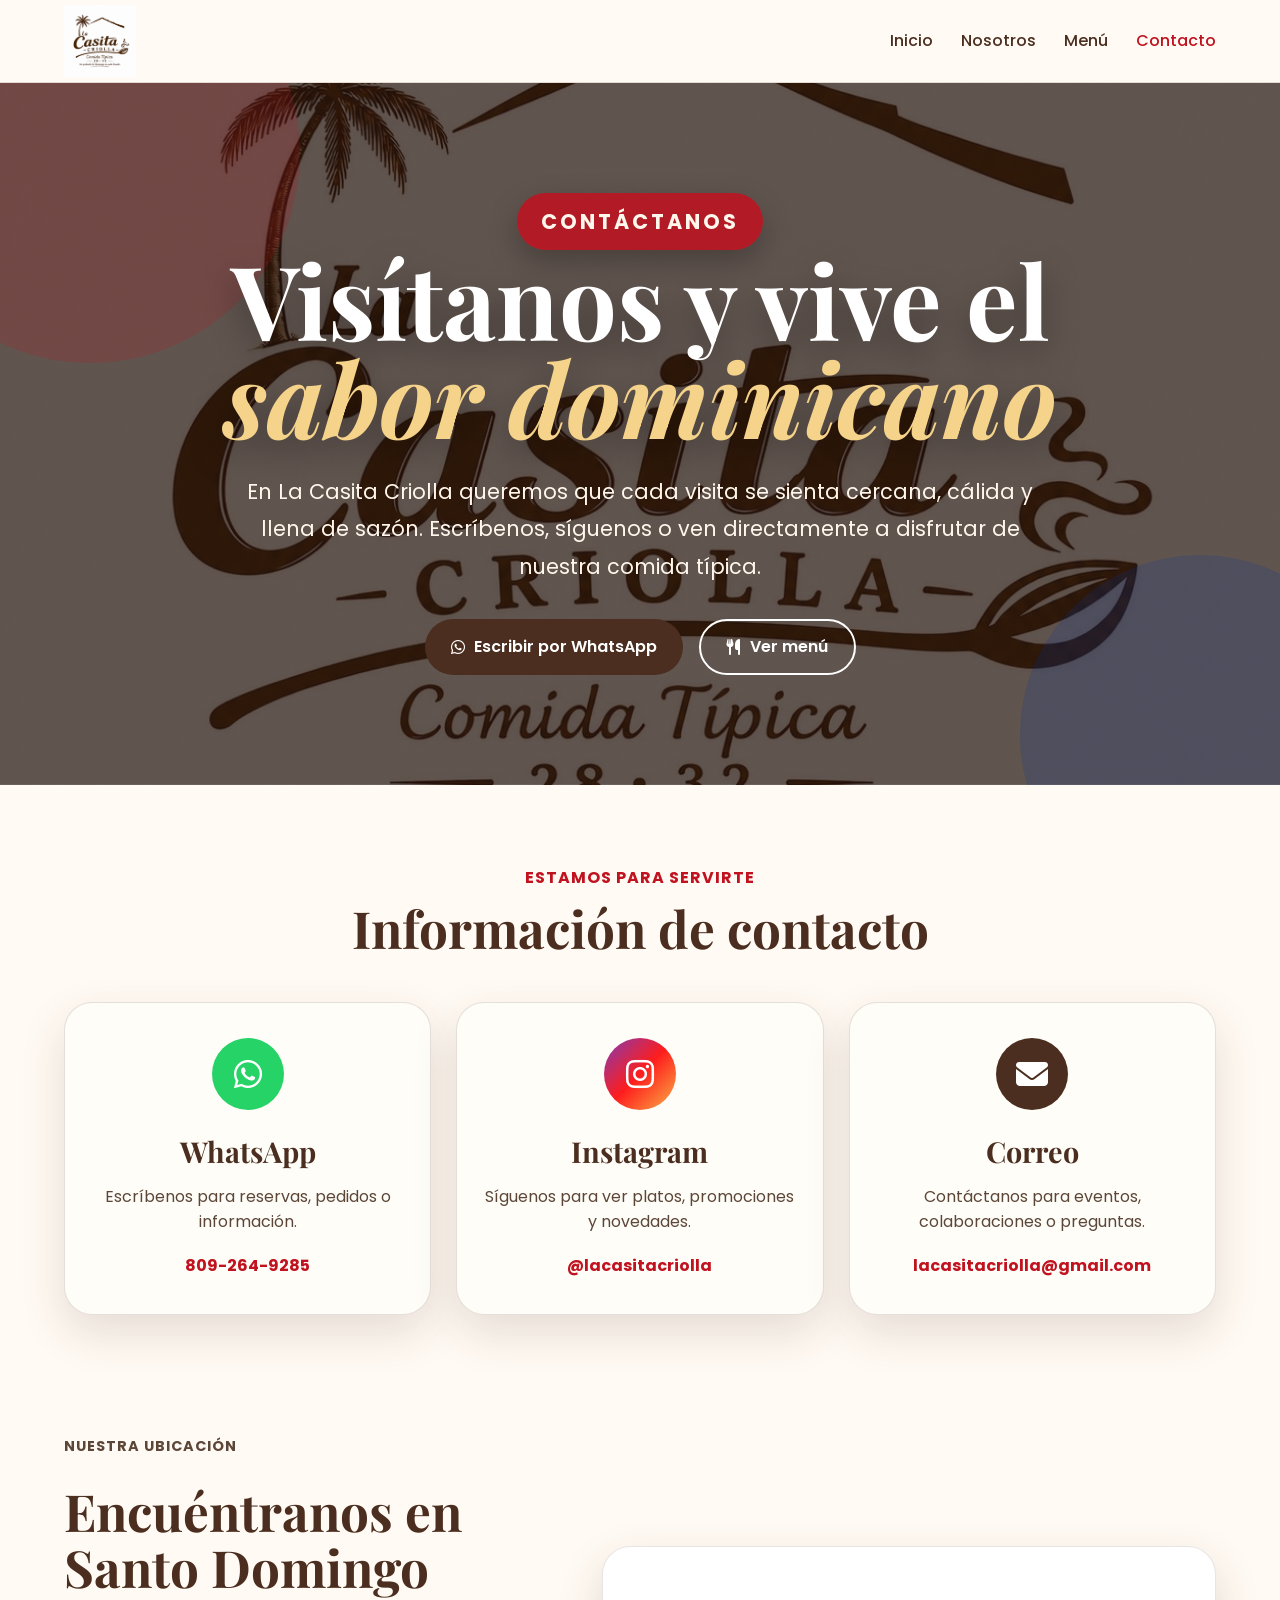
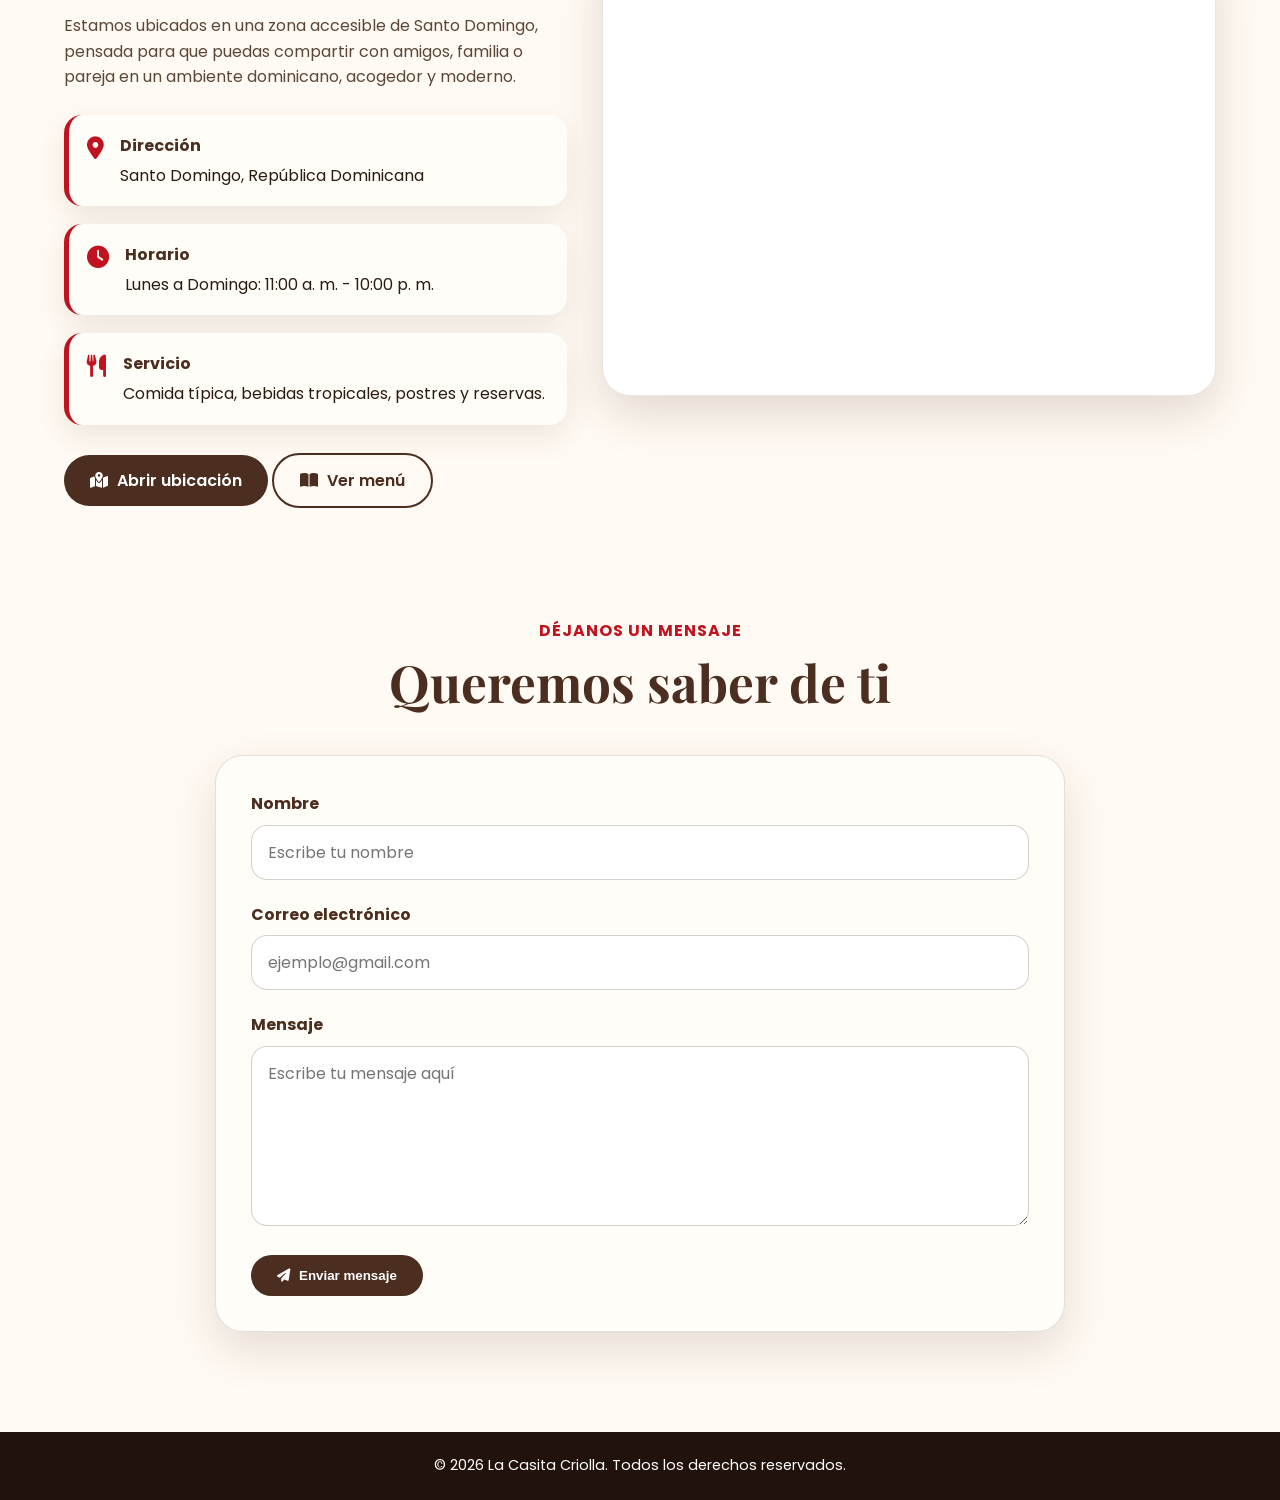
==== commit b2492a61: "Add files via upload" ====
--- a/contacto.html
+++ b/contacto.html
@@ -91,7 +91,7 @@
           <p>Escríbenos para reservas, pedidos o información.</p>
 
           <a href="https://wa.me/18092649285" target="_blank" class="contact-link">
-            809-123-4567
+            809-264-9285
           </a>
         </article>
 
